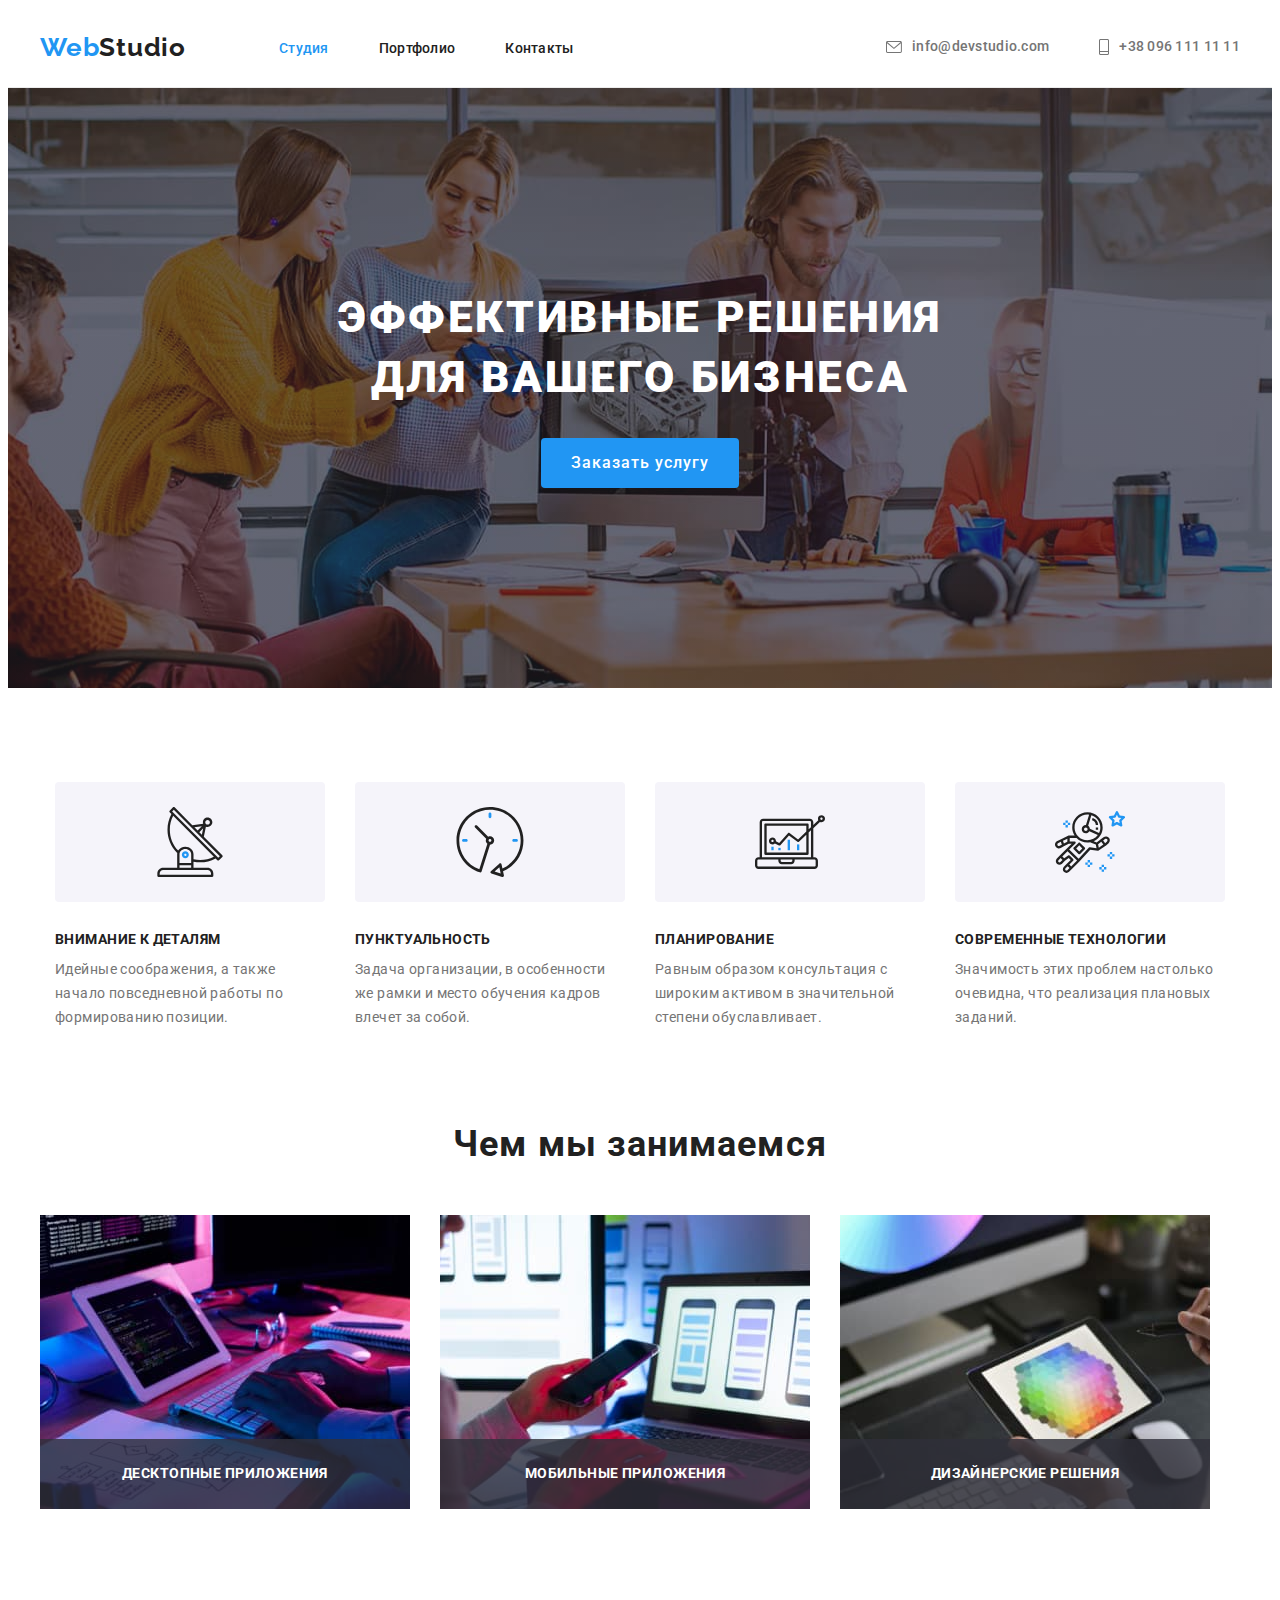
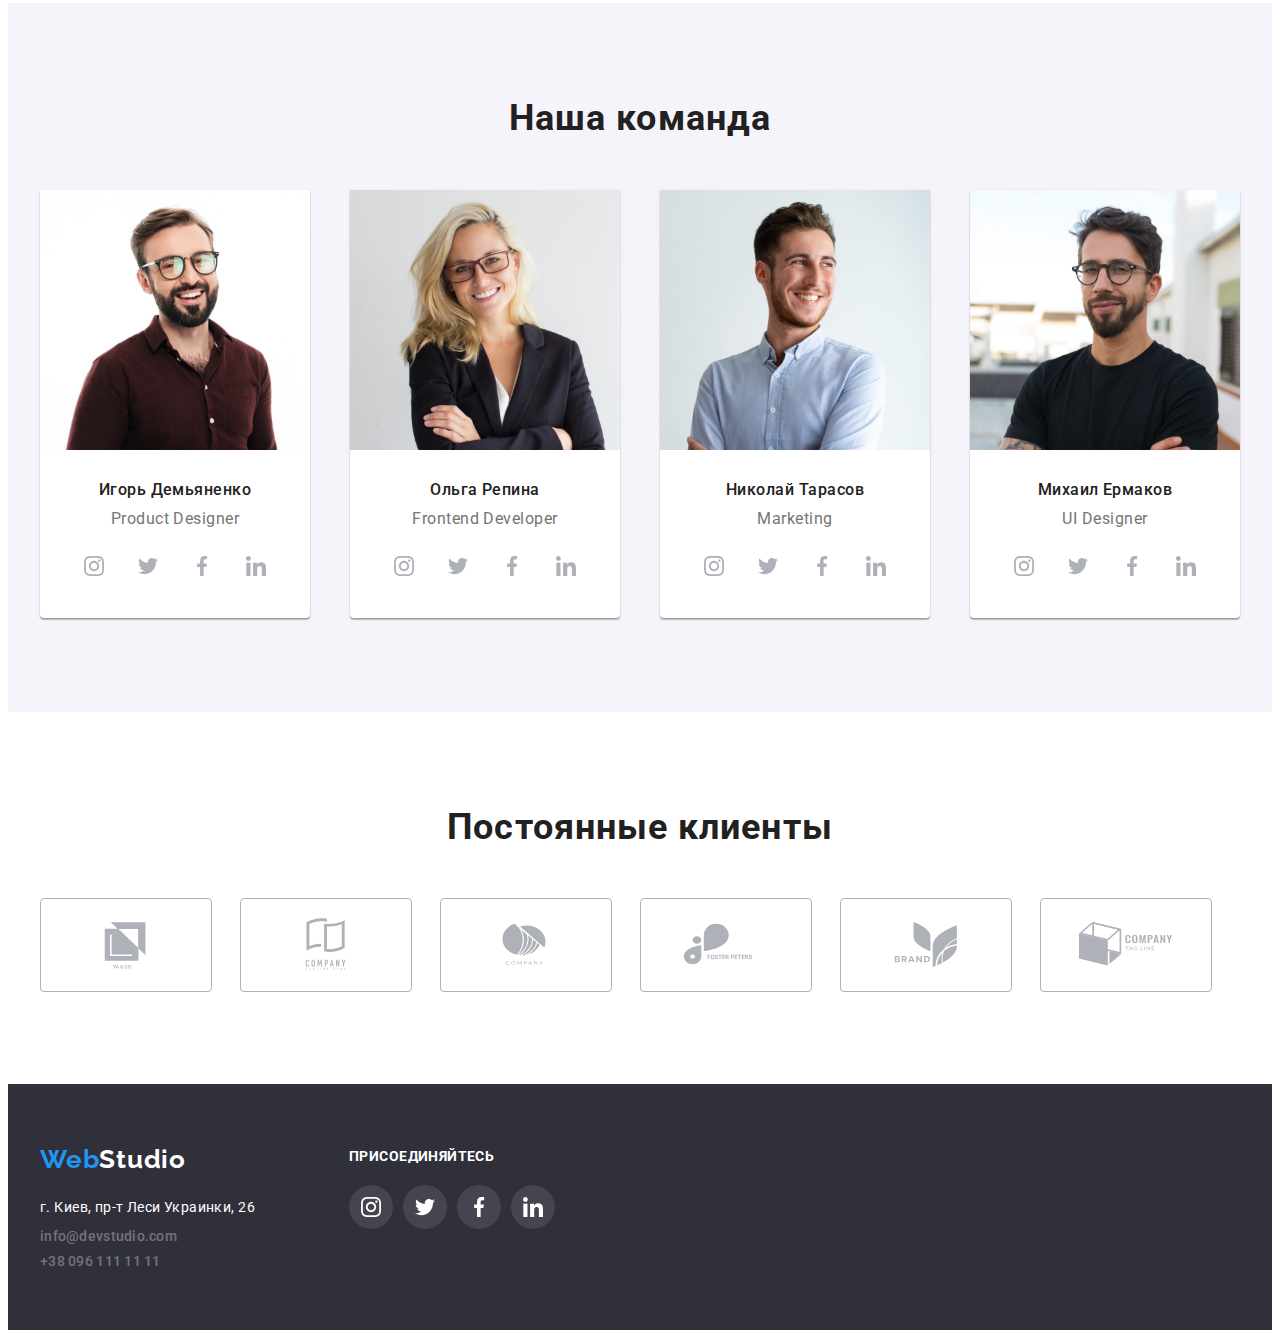
==== index.html @ e15a017f "dz5" ====
<!DOCTYPE html>
<html lang="ru">
  <head>
    <meta charset="UTF-8" />
    <meta http-equiv="X-UA-Compatible" content="IE=edge" />
    <meta name="viewport" content="width=device-width, initial-scale=1.0" />
    <title>Сеудія</title>
    <link rel="preconnect" href="https://fonts.googleapis.com" />
    <link rel="preconnect" href="https://fonts.gstatic.com" crossorigin />
    <link
      href="https://fonts.googleapis.com/css2?family=Raleway:wght@700&family=Roboto:wght@400;500;700;900&display=swap"
      rel="stylesheet"
    />

    <link
      rel="stylesheet"
      href="https://cdnjs.cloudflare.com/ajax/libs/modern-normalize/1.1.0/modern-normalize.min.css"
      integrity="sha512-wpPYUAdjBVSE4KJnH1VR1HeZfpl1ub8YT/NKx4PuQ5NmX2tKuGu6U/JRp5y+Y8XG2tV+wKQpNHVUX03MfMFn9Q=="
      crossorigin="anonymous"
      referrerpolicy="no-referrer"
    />
    <link rel="stylesheet" href="./css/styles.css" />
  </head>
  <body>
    <!--header  -->
    <header class="header">
      <div class="container">
        <nav class="header-nav">
          <a href="" class="logo-title link"
            >Web<span class="studio">Studio</span>
          </a>

          <ul class="header-list">
            <li class="header-item">
              <a href="" class="header-link current link">Студия</a>
            </li>
            <li class="header-item">
              <a href="./portfolio.html" class="header-link link">Портфолио</a>
            </li>
            <li class="header-item">
              <a href="" class="header-link link">Контакты</a>
            </li>
          </ul>
        </nav>
        <ul class="contacts">
          <li class="contacts-item">
            <a href="mailto:info@devstudio.com" class="mail link"
              ><svg class="icon-mail" width="16" height="12">
                <use href="./images/icons.svg#icon-mail"></use>
              </svg>
              info@devstudio.com</a
            >
          </li>
          <li class="contacts-item">
            <a href="tel:+380961111111" class="tel link"
              ><svg class="icon-tel" width="10" height="16">
                <use href="./images/icons.svg#icon-tel"></use>
              </svg>
              +38 096 111 11 11</a
            >
          </li>
        </ul>
      </div>
    </header>
    <main>
      <!-- hero -->
      <section class="hero">
       
        </div>
        <div class="container">
          <h1 class="hero-title">Эффективные решения для вашего бизнеса</h1>

          <button type="button" class="hero-button" data-modal-open>Заказать услугу</button>
        </div>
         <div class="backdrop is-hidden" data-modal>
          <div class="modal">
            <button data-modal-close>
              <svg class="icon-close" width="30" height="30">
                <use href="./images/icons.svg#icon-close"></use>
              </svg>
            </button>
          </div>
      </section>
      <!-- about -->
      <section class="about section">
        <div class="container">
          <h2 class="about-title visually-hidden">Организация работы</h2>

          <ul class="about-list">
            <li class="about-item">
              <div class="icon-box">
                <svg class="icon-signal" width="70" height="70">
                  <use href="./images/icons.svg#icon-signal"></use>
                </svg>
              </div>
              <h3 class="about-title">Внимание к деталям</h3>
              <p class="about-text">
                Идейные соображения, а также начало повседневной работы по
                формированию позиции.
              </p>
            </li>
            <li class="about-item">
              <div class="icon-box">
                <svg class="icon-watch" width="70" height="70">
                  <use href="./images/icons.svg#icon-watch"></use>
                </svg>
              </div>
              <h3 class="about-title">Пунктуальность</h3>
              <p class="about-text">
                Задача организации, в особенности же рамки и место обучения
                кадров влечет за собой.
              </p>
            </li>
            <li class="about-item">
              <div class="icon-box">
                <svg class="icon-tv" width="70" height="70">
                  <use href="./images/icons.svg#icon-tv"></use>
                </svg>
              </div>
              <h3 class="about-title">Планирование</h3>
              <p class="about-text">
                Равным образом консультация с широким активом в значительной
                степени обуславливает.
              </p>
            </li>
            <li class="about-item">
              <div class="icon-box">
                <svg class="icon-astronaut" width="70" height="70">
                  <use href="./images/icons.svg#icon-astronaut"></use>
                </svg>
              </div>
              <h3 class="about-title">Современные технологии</h3>
              <p class="about-text">
                Значимость этих проблем настолько очевидна, что реализация
                плановых заданий.
              </p>
            </li>
          </ul>
        </div>
      </section>
      <!-- pictures -->
      <section class="pictures section">
        <div class="container">
          <h2 class="pictures-tile">Чем мы занимаемся</h2>
          <ul class="images">
            <li class="pictures-img">
              <img
                src="./images/img1.jpg"
                alt="Написання кодів"
                width="370"
                height="294"
              />
              <div class="product">
                <h2 class="product-title">Десктопные приложения</h2>
              </div>
            </li>
            <li class="pictures-img">
              <img
                src="./images/img2.jpg"
                alt="Розробка мобільних додатків"
                width="370"
                height="294"
              />
              <div class="product">
                <h2 class="product-title">Мобильные приложения</h2>
              </div>
            </li>
            <li class="pictures-img">
              <img
                src="./images/img3.jpg"
                alt="Дизайн"
                width="370"
                height="294"
              />
              <div class="product">
                <h2 class="product-title">Дизайнерские решения</h2>
              </div>
            </li>
          </ul>
        </div>
      </section>
      <!-- our team -->
      <section class="team section">
        <div class="container">
          <h2 class="team-title">Наша команда</h2>
          <ul class="team-list">
            <li class="team-item">
              <img
                src="./images/img1_1.jpg"
                alt="Дизайнер продукту"
                width="270"
                height="260"
              />
              <div class="team-wrapper">
                <h3 class="title">Игорь Демьяненко</h3>
                <p class="team-text">Product Designer</p>
                <ul class="team-soc-list">
                  <li class="team-soc-item">
                    <a href="" class="team-soc-link link">
                      <svg class="team-soc-icon" width="20" height="20">
                        <use href="./images/icons.svg#icon-instagram"></use>
                      </svg>
                    </a>
                  </li>
                  <li class="team-soc-item">
                    <a href="" class="team-soc-link link">
                      <svg class="team-soc-icon" width="20" height="20">
                        <use href="./images/icons.svg#icon-twitter"></use>
                      </svg>
                    </a>
                  </li>
                  <li class="team-soc-item">
                    <a href="" class="team-soc-link link"
                      ><svg class="team-soc-icon" width="20" height="20">
                        <use href="./images/icons.svg#icon-facebook"></use></svg
                    ></a>
                  </li>
                  <li class="team-soc-item">
                    <a href="" class="team-soc-link link"
                      ><svg class="team-soc-icon" width="20" height="20">
                        <use href="./images/icons.svg#icon-linkedin"></use></svg
                    ></a>
                  </li>
                </ul>
              </div>
            </li>

            <li class="team-item">
              <img
                src="./images/img1_2.jpg"
                alt="Фронтенд розробник"
                width="270"
                height="260"
              />
              <div class="team-wrapper">
                <h3 class="title">Ольга Репина</h3>
                <p class="team-text">Frontend Developer</p>
                <ul class="team-soc-list list">
                  <li class="team-soc-item">
                    <a href="" class="team-soc-link link">
                      <svg class="team-soc-icon" width="20" height="20">
                        <use href="./images/icons.svg#icon-instagram"></use>
                      </svg>
                    </a>
                  </li>
                  <li class="team-soc-item">
                    <a href="" class="team-soc-link link">
                      <svg class="team-soc-icon" width="20" height="20">
                        <use href="./images/icons.svg#icon-twitter"></use>
                      </svg>
                    </a>
                  </li>
                  <li class="team-soc-item">
                    <a href="" class="team-soc-link link"
                      ><svg class="team-soc-icon" width="20" height="20">
                        <use href="./images/icons.svg#icon-facebook"></use></svg
                    ></a>
                  </li>
                  <li class="team-soc-item">
                    <a href="" class="team-soc-link link"
                      ><svg class="team-soc-icon" width="20" height="20">
                        <use href="./images/icons.svg#icon-linkedin"></use></svg
                    ></a>
                  </li>
                </ul>
              </div>
            </li>

            <li class="team-item">
              <img
                src="./images/img1_3.jpg"
                alt="Маркетинг"
                width="270"
                height="260"
              />
              <div class="team-wrapper">
                <h3 class="title">Николай Тарасов</h3>
                <p class="team-text">Marketing</p>
                <ul class="team-soc-list list">
                  <li class="team-soc-item">
                    <a href="" class="team-soc-link link">
                      <svg class="team-soc-icon" width="20" height="20">
                        <use href="./images/icons.svg#icon-instagram"></use>
                      </svg>
                    </a>
                  </li>
                  <li class="team-soc-item">
                    <a href="" class="team-soc-link link">
                      <svg class="team-soc-icon" width="20" height="20">
                        <use href="./images/icons.svg#icon-twitter"></use>
                      </svg>
                    </a>
                  </li>
                  <li class="team-soc-item">
                    <a href="" class="team-soc-link link"
                      ><svg class="team-soc-icon" width="20" height="20">
                        <use href="./images/icons.svg#icon-facebook"></use></svg
                    ></a>
                  </li>
                  <li class="team-soc-item">
                    <a href="" class="team-soc-link link"
                      ><svg class="team-soc-icon" width="20" height="20">
                        <use href="./images/icons.svg#icon-linkedin"></use></svg
                    ></a>
                  </li>
                </ul>
              </div>
            </li>

            <li class="team-item">
              <img
                src="./images/img1_4.jpg"
                alt="Дизайнер інтерфейсу користувача"
                width="270"
                height="260"
              />
              <div class="team-wrapper">
                <h3 class="title">Михаил Ермаков</h3>
                <p class="team-text">UI Designer</p>
                <ul class="team-soc-list list">
                  <li class="team-soc-item">
                    <a href="" class="team-soc-link link">
                      <svg class="team-soc-icon" width="20" height="20">
                        <use href="./images/icons.svg#icon-instagram"></use>
                      </svg>
                    </a>
                  </li>
                  <li class="team-soc-item">
                    <a href="" class="team-soc-link link">
                      <svg class="team-soc-icon" width="20" height="20">
                        <use href="./images/icons.svg#icon-twitter"></use>
                      </svg>
                    </a>
                  </li>
                  <li class="team-soc-item">
                    <a href="" class="team-soc-link link"
                      ><svg class="team-soc-icon" width="20" height="20">
                        <use href="./images/icons.svg#icon-facebook"></use></svg
                    ></a>
                  </li>
                  <li class="team-soc-item">
                    <a href="" class="team-soc-link link"
                      ><svg class="team-soc-icon" width="20" height="20">
                        <use href="./images/icons.svg#icon-linkedin"></use></svg
                    ></a>
                  </li>
                </ul>
              </div>
            </li>
          </ul>
        </div>
      </section>
      <!-- clients -->
      <section class="clients section">
        <div class="container">
          <h2 class="clients-title">Постоянные клиенты</h2>
          <ul class="clients-list">
            <li class="clients-item">
              <a href="" class="clients-link link"
                ><svg class="icon-ya-go icon" width="106" height="60">
                  <use href="./images/icons.svg#icon-ya-go"></use></svg
              ></a>
            </li>
            <li class="clients-item">
              <a href="" class="clients-link link"
                ><svg class="icon-company-tagline icon" width="106" height="60">
                  <use
                    href="./images/icons.svg#icon-company-tagline"
                  ></use></svg
              ></a>
            </li>
            <li class="clients-item">
              <a href="" class="clients-link link"
                ><svg class="icon-company icon" width="106" height="60">
                  <use href="./images/icons.svg#icon-company"></use></svg
              ></a>
            </li>
            <li class="clients-item">
              <a href="" class="clients-link link"
                ><svg class="icon-fosrer icon" width="106" height="60">
                  <use href="./images/icons.svg#icon-fosrer"></use></svg
              ></a>
            </li>
            <li class="clients-item">
              <a href="" class="clients-link link"
                ><svg class="icon-brand icon" width="106" height="60">
                  <use href="./images/icons.svg#icon-brand"></use></svg
              ></a>
            </li>
            <li class="clients-item">
              <a href="" class="clients-link link"
                ><svg class="icon-company-teg icon" width="106" height="60">
                  <use href="./images/icons.svg#icon-company-teg"></use></svg
              ></a>
            </li>
          </ul>
        </div>
      </section>
    </main>
    <!-- footer -->
    <footer class="footer">
      <div class="container footer-box">
        <div class="address">
          <a href="" class="logo-title link"
            >Web<span class="footer-studio">Studio</span></a
          >

          <address class="footer-address">
            <ul>
              <li class="footer-contacts">
                <a href="" class="address link">
                  г. Киев, пр-т Леси Украинки, 26
                </a>
              </li>
              <li class="footer-contacts">
                <a href="mailto:info@devstudio.com" class="mail link">
                  info@devstudio.com</a
                >
              </li>
              <li class="footer-contacts">
                <a href="tel:+380961111111" class="tel link"
                  >+38 096 111 11 11</a
                >
              </li>
            </ul>
          </address>
        </div>

        <div class="social">
          <h3 class="footer-soc-title">присоединяйтесь</h3>
          <ul class="footer-soc-list">
            <li class="footer-soc-item">
              <a href="" class="footer-soc-link link">
                <svg class="footer-soc-icon" width="20" height="20">
                  <use href="./images/icons.svg#icon-instagram"></use>
                </svg>
              </a>
            </li>
            <li class="footer-soc-item">
              <a href="" class="footer-soc-link link">
                <svg class="footer-soc-icon" width="20" height="20">
                  <use href="./images/icons.svg#icon-twitter"></use>
                </svg>
              </a>
            </li>
            <li class="footer-soc-item">
              <a href="" class="footer-soc-link link"
                ><svg class="footer-soc-icon" width="20" height="20">
                  <use href="./images/icons.svg#icon-facebook"></use></svg
              ></a>
            </li>
            <li class="footer-soc-item">
              <a href="" class="footer-soc-link link"
                ><svg class="footer-soc-icon" width="20" height="20">
                  <use href="./images/icons.svg#icon-linkedin"></use></svg
              ></a>
            </li>
          </ul>
        </div>
      </div>
    </footer>
    <script src="./js/modal.js"></script>
  </body>
</html>
---- css/styles.css ----
:root {
  --hero-color: #ffffff;
  --header-link-color: #212121;
  --contacts-color: #757575;
  --link-color: #2196f3;
  --button-color: #212121;
  --title-color: #212121;
  --text-color: #757575;
  --name-color: #212121;
  --adress-color: #ffffff;
  --portfolio-title: #212121;
  --portfolio-text: #757575;
  --logo-color: #2196f3;
  --icon-color: #afb1b8;
}
p,
h1,
h2,
h3,
h4,
h5,
h6 {
  margin: 0;
}
body {
  font-family: Roboto, Raleway, sans-serif;
}
img {
  display: block;
}
ul {
  margin: 0;
  padding-left: 0;
  list-style: none;
}
.link {
  text-decoration: none;
}
/* ----------------logo ---------------------*/
.logo-title {
  font-family: "Raleway", sans-serif;
  font-weight: 700;
  font-size: 26px;
  line-height: 1.19;
  letter-spacing: 0.03em;
  color: var(--logo-color);
  margin-right: 93px;
}
.studio {
  color: #212121;
}
.footer-studio {
  color: #ffffff;
}
/*-------------- heder---------------- */
.header {
  padding-top: 24px;
  padding-bottom: 24px;
  border-bottom: 1px solid #ececec;
}
.container {
  width: 1200px;
  margin: 0 auto;
  padding-left: 15px;
  padding-right: 15px;
  /* outline: 1px solid red; */
}
.header-nav {
  display: flex;
  align-items: center;
}

.header-list {
  display: flex;
}

.header-item:not(:last-child) {
  margin-right: 50px;
}
.header .container {
  display: flex;
}

/* .current {
background-color: #2196f3;
  
}
.current::after {
  content: "";
  position: absolute;
  bottom: 0;
  display: block;
  width: 100%;
  height: 4px;
  border-radius: 4px;
  background-color: var(--accent-color);
  filter: drop-shadow(0px 4px 4px rgba(0, 0, 0, 0.25));
} */

.contacts {
  display: flex;
  align-items: center;
  justify-content: center;
  margin-left: auto;
}
.contacts-item:not(:last-child) {
  margin-right: 50px;
}
.header-link {
  font-weight: 500;
  font-size: 14px;
  line-height: 1.14;
  letter-spacing: 0.02em;
  color: var(--header-link-color);
}
.header-link:hover,
.header-link:focus {
  color: var(--link-color);
}
.header-link.current {
  color: var(--link-color);
}
.mail {
  display: flex;
  align-items: center;
  font-weight: 500;
  font-size: 14px;
  line-height: 1.14;
  letter-spacing: 0.02em;
  color: var(--contacts-color);
}
.mail:focus,
.mail:hover {
  color: var(--link-color);
}
.icon-mail:hover,
.icon-mail:focus {
  color: var(--link-color);
}

.coll {
  margin-right: 50px;
}
.tel {
  display: flex;
  align-items: center;
  font-weight: 500;
  font-size: 14px;
  line-height: 1.14;
  letter-spacing: 0.02em;
  color: var(--contacts-color);
}
.tel:hover,
.tel:focus {
  color: var(--link-color);
}

.icon-mail {
  width: 16px;
  height: 12px;
  margin-right: 10px;
  fill: currentColor;
}
.icon-tel {
  width: 10px;
  height: 16px;
  margin-right: 10px;
  fill: currentColor;
}

/* -----------------hero------------------ */
.hero {
  background-color: #2f303a;
  background-image: linear-gradient(
      rgba(47, 48, 58, 0.4),
      rgba(47, 48, 58, 0.4)
    ),
    url(../images/hero-background.jpg);
  background-repeat: no-repeat;
  background-position: center;
  background-size: cover;
  max-width: 1600px;
  margin: 0 auto;
  padding-top: 200px;
  padding-bottom: 200px;
  text-align: center;
  min-width: 400px;
}
.hero-title {
  margin-bottom: 30px;
  margin-top: 0;
  max-width: 700px;
  margin-left: auto;
  margin-right: auto;
}
.hero-title {
  font-weight: 900;
  font-size: 44px;
  line-height: 1.36;
  text-align: center;
  letter-spacing: 0.06em;
  text-transform: uppercase;

  color: var(--hero-color);
}
.hero-button {
  padding-top: 10px;
  padding-right: 30px;
  padding-bottom: 10px;
  padding-left: 30px;
  margin-right: 0;
}
.hero-button {
  font-family: inherit;
  font-weight: 500;
  font-size: 16px;
  line-height: 1.88;
  color: #ffffff;
  background-color: #2196f3;
  border: none;
  border-radius: 4px;
  letter-spacing: 0.06em;
}
.hero-button:hover,
.hero-button:focus {
  color: #ffffff;
}
.hero-button:hover {
  background-color: #188ce8;
}
.hero-button:hover {
  cursor: pointer;
}

.backdrop {
  position: absolute;
  width: 1600px;
  height: 1024px;
  top: 0px;
  background: rgba(0, 0, 0, 0.2);
}
.backdrop.is-hidden {
  opacity: 0;
  pointer-events: none;
}
.modal {
  position: absolute;
  top: 50%;
  left: 50%;
  transform: translate(-50%, -50%);
  width: 528px;
  height: 581px;
  z-index: 1;
  background: #ffffff;
}

/*  -------------about --------------*/
.visually-hidden {
  position: absolute;
  white-space: nowrap;
  width: 1px;
  height: 1px;
  overflow: hidden;
  border: 0;
  padding: 0;
  clip: rect(0 0 0 0);
  clip-path: inset(50%);
  margin: -1px;
}
.icon-box {
  background-position: center;
  width: 270px;
  height: 120px;
  margin-bottom: 30px;
  background-color: #f5f4fa;
  border-radius: 4px;
  display: flex;
  justify-content: center;
  align-items: center;
}
.section {
  padding: 94px 0;
}
.about-list {
  display: flex;
  justify-content: center;
}
.about-item:not(:last-child) {
  margin-right: 30px;
}
.about-item {
  flex-basis: 270px;
}
.about-title {
  font-weight: 700;
  font-size: 14px;
  line-height: 1.14;
  letter-spacing: 0.03em;
  text-transform: uppercase;
  color: var(--title-color);
  margin-bottom: 10px;
}
.about-text {
  font-size: 14px;
  line-height: 1.71;
  letter-spacing: 0.03em;
  color: var(--text-color);
}
/* --------------pictures---------------- */

.product-title {
  font-size: 14px;
  line-height: 1.14;
  letter-spacing: 0.03em;
  text-transform: uppercase;
  margin: 0 auto;
  color: var(--hero-color);
  margin-top: 27px;
  margin-bottom: 27px;
}
.product {
  position: absolute;
  display: flex;
  bottom: 0;
  width: 370px;
  height: 70px;
  background: rgba(47, 48, 58, 0.8);
}

.pictures {
  padding-top: 0;
}
.pictures-tile {
  text-align: center;
  font-weight: 700;
  font-size: 36px;
  line-height: 42px;
  letter-spacing: 0.03em;
  color: var(--title-color);
  margin-bottom: 50px;
}
.pictures-img {
  position: relative;
  flex-basis: 370px;
  align-items: center;
}
.pictures-img:not(:last-child) {
  margin-right: 30px;
}
.images {
  display: flex;
  align-items: center;
}
/* ---------------team------------------ */
.team-title {
  font-weight: 700;
  font-size: 36px;
  line-height: 1.17;
  letter-spacing: 0.03em;
  color: var(--title-color);
}
.title {
  font-weight: 500;
  font-size: 16px;
  line-height: 1.19;
  letter-spacing: 0.03em;
  color: var(--name-color);
}
.title:not(:last-child) {
  margin-bottom: 10px;
}
.team-text {
  font-size: 16px;
  line-height: 1.19;
  letter-spacing: 0.03em;
  color: var(--text-color);
  margin-bottom: 16px;
}
.team-title {
  margin-bottom: 50px;
  text-align: center;
}
.team-list {
  display: flex;
  justify-content: space-between;
}
.team-item:not(:last-child) {
  margin-right: 30px;
}
.team-wrapper {
  padding: 30px 5px;
  text-align: center;
}

.team-item {
  box-shadow: 0px 1px 3px rgba(0, 0, 0, 0.12), 0px 1px 1px rgba(0, 0, 0, 0.14),
    0px 2px 1px rgba(0, 0, 0, 0.2);
  border-radius: 0px 0px 4px 4px;
  background-color: var(--hero-color);
}
.team {
  background-color: #f5f4fa;
}
.team-soc-list {
  display: flex;
  justify-content: center;
}
.team-soc-list :not(:last-child) {
  margin-right: 10px;
}
.team-soc-item {
  width: 44px;
  height: 44px;
}

.team-soc-link {
  display: flex;
  align-items: center;
  justify-content: center;
  width: 100%;
  height: 100%;
  border-radius: 50%;

  background-color: #ffffff;
}

.team-soc-link:focus,
.team-soc-link:hover {
  background-color: var(--link-color);
}
.team-soc-link:focus .team-soc-icon,
.team-soc-link:hover .team-soc-icon {
  fill: var(--adress-color);
}

.team-soc-icon {
  fill: #afb1b8;
}

/* -----------------client --------------*/
.clients-title {
  font-weight: 700;
  font-size: 36px;
  line-height: 1.17;
  text-align: center;
  letter-spacing: 0.03em;
  color: #212121;
  background-color: var(--hero-color);
  margin-bottom: 50px;
}
.clients-list {
  display: flex;
}
.clients-item:not(:last-child) {
  margin-right: 30px;
}
.clients-item {
  width: 170px;
  height: 92px;
}
.clients-link {
  display: flex;
  justify-content: center;
  align-items: center;
  width: 100%;
  height: 100%;
  border: 1px solid #afb1b8;
  border-radius: 4px;
}
.clients-link:hover,
.clients-link:focus {
  border: 1px solid #2196f3;
}
.icon {
  fill: #afb1b8;
}
.clients-link:hover .icon,
.clients-link:focus .icon {
  fill: var(--link-color);
}

/*  ---------------footer----------------*/

.footer {
  padding-top: 60px;
  padding-bottom: 60px;
  background-color: #2f303a;
}
.footer-box {
  display: flex;
  align-items: center;
}
.footer-contacts:not(:last-child) {
  margin-bottom: 9px;
}
.footer-studio {
  color: var(--adress-color);
}
.footer-address {
  margin-top: 20px;
  font-style: normal;
}
.address {
  font-size: 14px;
  line-height: 1.71;
  letter-spacing: 0.03em;
  color: var(--adress-color);
}

/* ---------------footer-soc----------------- */
.social {
  margin-left: 70px;
}
.footer-soc-title {
  font-size: 14px;
  line-height: 1.14;
  letter-spacing: 0.03em;
  text-transform: uppercase;
  margin-bottom: 20px;
  color: #ffffff;
}

.footer-soc-list {
  display: flex;
  justify-content: center;
  width: 206px;
  height: 80px;
}

.footer-soc-list :not(:last-child) {
  margin-right: 10px;
}
.footer-soc-item {
  width: 44px;
  height: 44px;
}

.footer-soc-link {
  display: flex;
  align-items: center;
  justify-content: center;
  width: 100%;
  height: 100%;
  border-radius: 50%;
  background-color: rgba(255, 255, 255, 0.1);
}

.footer-soc-link:focus,
.footer-soc-link:hover {
  background-color: var(--link-color);
}
.footer-soc-link:focus .footer-soc-icon,
.footer-soc-link:hover .footer-soc-icon {
  fill: var(--adress-color);
}

.footer-soc-icon {
  fill: #ffffff;
}

/* -----------------portfolio-------------- */

.portfolio-thumb {
  position: relative;
  overflow: hidden;
}
.action {
  position: absolute;
  top: 0;
  left: 0;
  overflow: auto;
  width: 100%;
  height: 100%;
  padding: 63px 24px;
  font-size: 18px;
  line-height: 1.56;
  letter-spacing: 0.03em;
  color: #ffffff;
  transform: translateY(100%);
}

.portfolio-link:hover .action,
.portfolio-link:focus .action {
  transform: translateY(0%);
  background: rgba(33, 150, 243, 0.9);
}
.portfolio-filtr {
  display: flex;
  justify-content: center;
  margin-bottom: 50px;
}
.portfolio-item:not(:last-child) {
  margin-right: 8px;
}

.portfolio-item:hover {
  box-shadow: 0px 3px 1px rgba(0, 0, 0, 0.1), 0px 1px 2px rgba(0, 0, 0, 0.08),
    0px 2px 2px rgba(0, 0, 0, 0.12);
}
.button {
  font-family: "Roboto";
  font-style: normal;
  font-weight: 500;
  font-size: 16px;
  line-height: 1.63;
  letter-spacing: 0.03em;
  color: var(--button-color);
  padding: 6px 22px;
  border: none;
  border-radius: 4px;
  cursor: pointer;
}
.button:focus,
.button:hover,
.button:active {
  background-color: var(--link-color);
  color: var(--adress-color);
}
.button.current {
  background-color: var(--link-color);
  color: var(--adress-color);
}
.portfolio-list {
  display: flex;
  flex-wrap: wrap;
  margin: -15px;
}
.flex-item {
  flex-basis: calc(100% / 3 - 30px);
  margin: 15px;
}
.flex-item:hover {
  box-shadow: 0px 1px 1px rgba(0, 0, 0, 0.12), 0px 4px 4px rgba(0, 0, 0, 0.06),
    1px 4px 6px rgba(0, 0, 0, 0.16);
}
.portfolio-list .portfolio-filtr {
  font-family: inherit;
  font-weight: 500;
  font-size: 16px;
  line-height: 1.88;
  color: var(--button-color);
  background-color: #f5f4fa;
}
.portfolio-title {
  font-weight: 700;
  font-size: 18px;
  line-height: 2;
  color: var(--portfolio-title);
  margin-bottom: 4px;
}
.portfolio-title.visually {
  visibility: hidden;
}
.portfolio-text {
  font-size: 16px;
  line-height: 1.88;
  letter-spacing: 0.03em;
  color: var(--portfolio-text);
}
.portfolio-border {
  border: 1px solid #eeeeee;
  padding: 20px 24px;
  border-top: none;
}
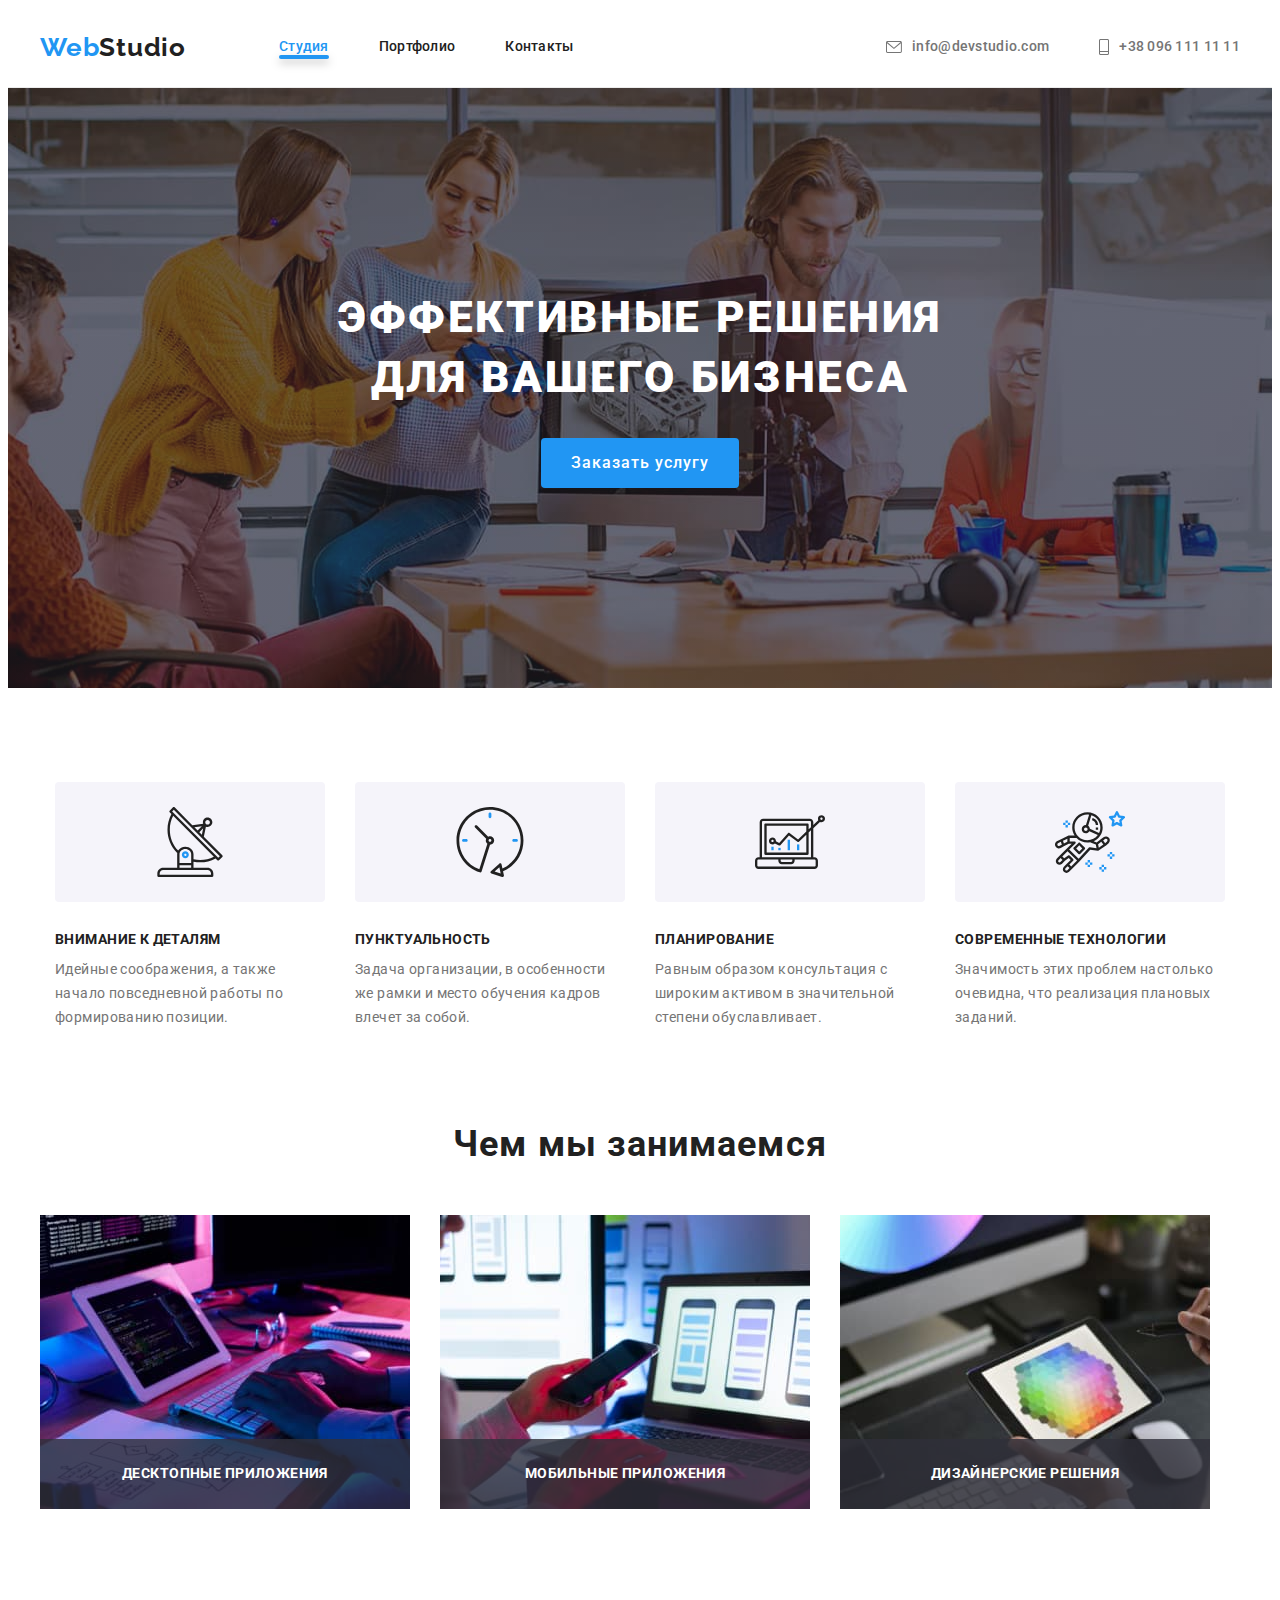
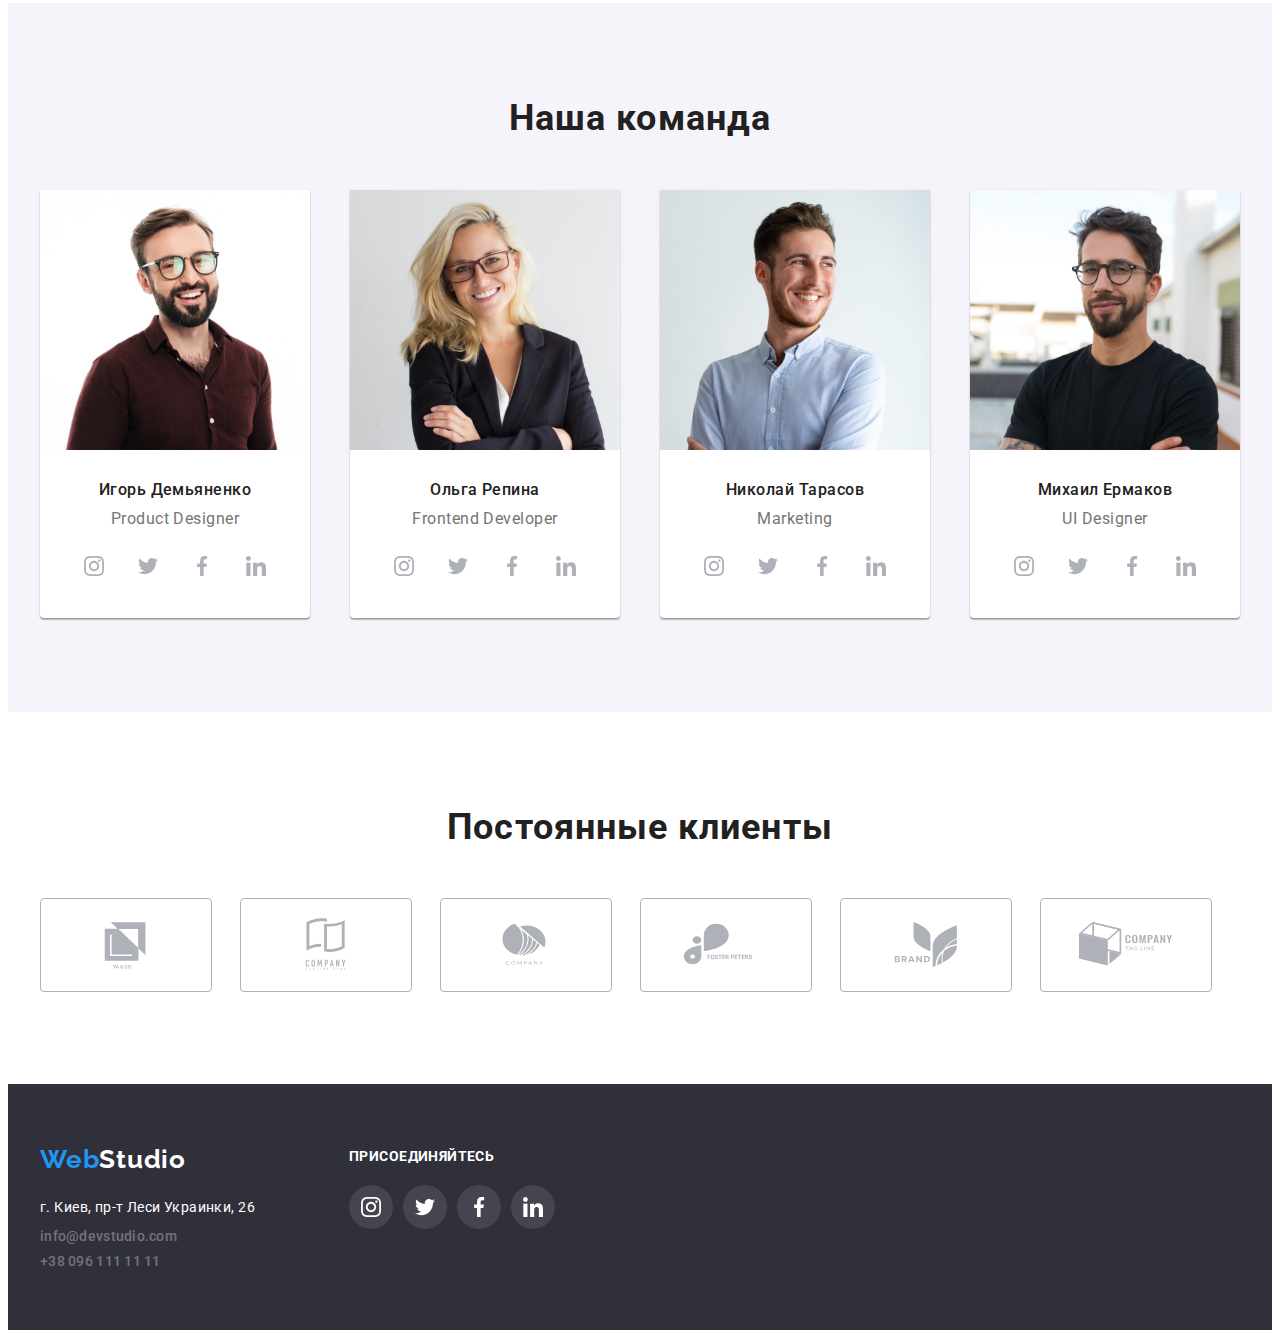
==== commit 3b776a4c: "5dz" ====
--- a/index.html
+++ b/index.html
@@ -35,10 +35,10 @@
               <a href="" class="header-link current link">Студия</a>
             </li>
             <li class="header-item">
-              <a href="./portfolio.html" class="header-link link">Портфолио</a>
+              <a href="./portfolio.html" class="header-link  link">Портфолио</a>
             </li>
             <li class="header-item">
-              <a href="" class="header-link link">Контакты</a>
+              <a href="" class="header-link  link">Контакты</a>
             </li>
           </ul>
         </nav>
@@ -74,8 +74,8 @@
         </div>
          <div class="backdrop is-hidden" data-modal>
           <div class="modal">
-            <button data-modal-close>
-              <svg class="icon-close" width="30" height="30">
+            <button class="modal-close">
+              <svg data-modal-close class="icon-close" width="11" height="11">
                 <use href="./images/icons.svg#icon-close"></use>
               </svg>
             </button>
--- a/css/styles.css
+++ b/css/styles.css
@@ -81,22 +81,6 @@
   display: flex;
 }
 
-/* .current {
-background-color: #2196f3;
-  
-}
-.current::after {
-  content: "";
-  position: absolute;
-  bottom: 0;
-  display: block;
-  width: 100%;
-  height: 4px;
-  border-radius: 4px;
-  background-color: var(--accent-color);
-  filter: drop-shadow(0px 4px 4px rgba(0, 0, 0, 0.25));
-} */
-
 .contacts {
   display: flex;
   align-items: center;
@@ -166,6 +150,16 @@
   height: 16px;
   margin-right: 10px;
   fill: currentColor;
+}
+
+.current::after {
+  content: "";
+  height: 4px;
+  border-radius: 2px;
+  display: block;
+  background-color: var(--link-color);
+  width: 100%;
+  filter: drop-shadow(0px 4px 4px rgba(0, 0, 0, 0.25));
 }
 
 /* -----------------hero------------------ */
@@ -242,6 +236,7 @@
 .backdrop.is-hidden {
   opacity: 0;
   pointer-events: none;
+  transition: 250ms;
 }
 .modal {
   position: absolute;
@@ -252,7 +247,39 @@
   height: 581px;
   z-index: 1;
   background: #ffffff;
-}
+  border-radius: 4px;
+  box-shadow: 0px 1px 3px rgba(0, 0, 0, 0.12), 0px 1px 1px rgba(0, 0, 0, 0.14),
+    0px 2px 1px rgba(0, 0, 0, 0.2);
+}
+.modal-close {
+  position: absolute;
+
+  border-radius: 50px;
+
+  display: flex;
+  justify-content: center;
+  align-items: center;
+  right: 8px;
+  top: 8px;
+  width: 30px;
+  height: 30px;
+  border: 1px solid rgba(0, 0, 0, 0.1);
+  background-color: #ffffff;
+  margin-top: 8px;
+  margin-right: 8px;
+}
+.icon-close {
+  color: #000000;
+}
+
+/* 
+.icon-close {
+  position: absolute;
+  right: 0;
+  top: 0;
+  margin-top: 8px;
+  margin-right: 8px;
+} */
 
 /*  -------------about --------------*/
 .visually-hidden {
@@ -577,6 +604,7 @@
   letter-spacing: 0.03em;
   color: #ffffff;
   transform: translateY(100%);
+  transition: 250ms;
 }
 
 .portfolio-link:hover .action,
@@ -609,6 +637,7 @@
   border: none;
   border-radius: 4px;
   cursor: pointer;
+  transition: 250ms;
 }
 .button:focus,
 .button:hover,
@@ -662,3 +691,9 @@
   padding: 20px 24px;
   border-top: none;
 }
+.portfolio-current {
+  border-radius: 4px;
+  background-color: var(--link-color);
+  width: 100%;
+  filter: drop-shadow(0px 4px 4px rgba(0, 0, 0, 0.25));
+}
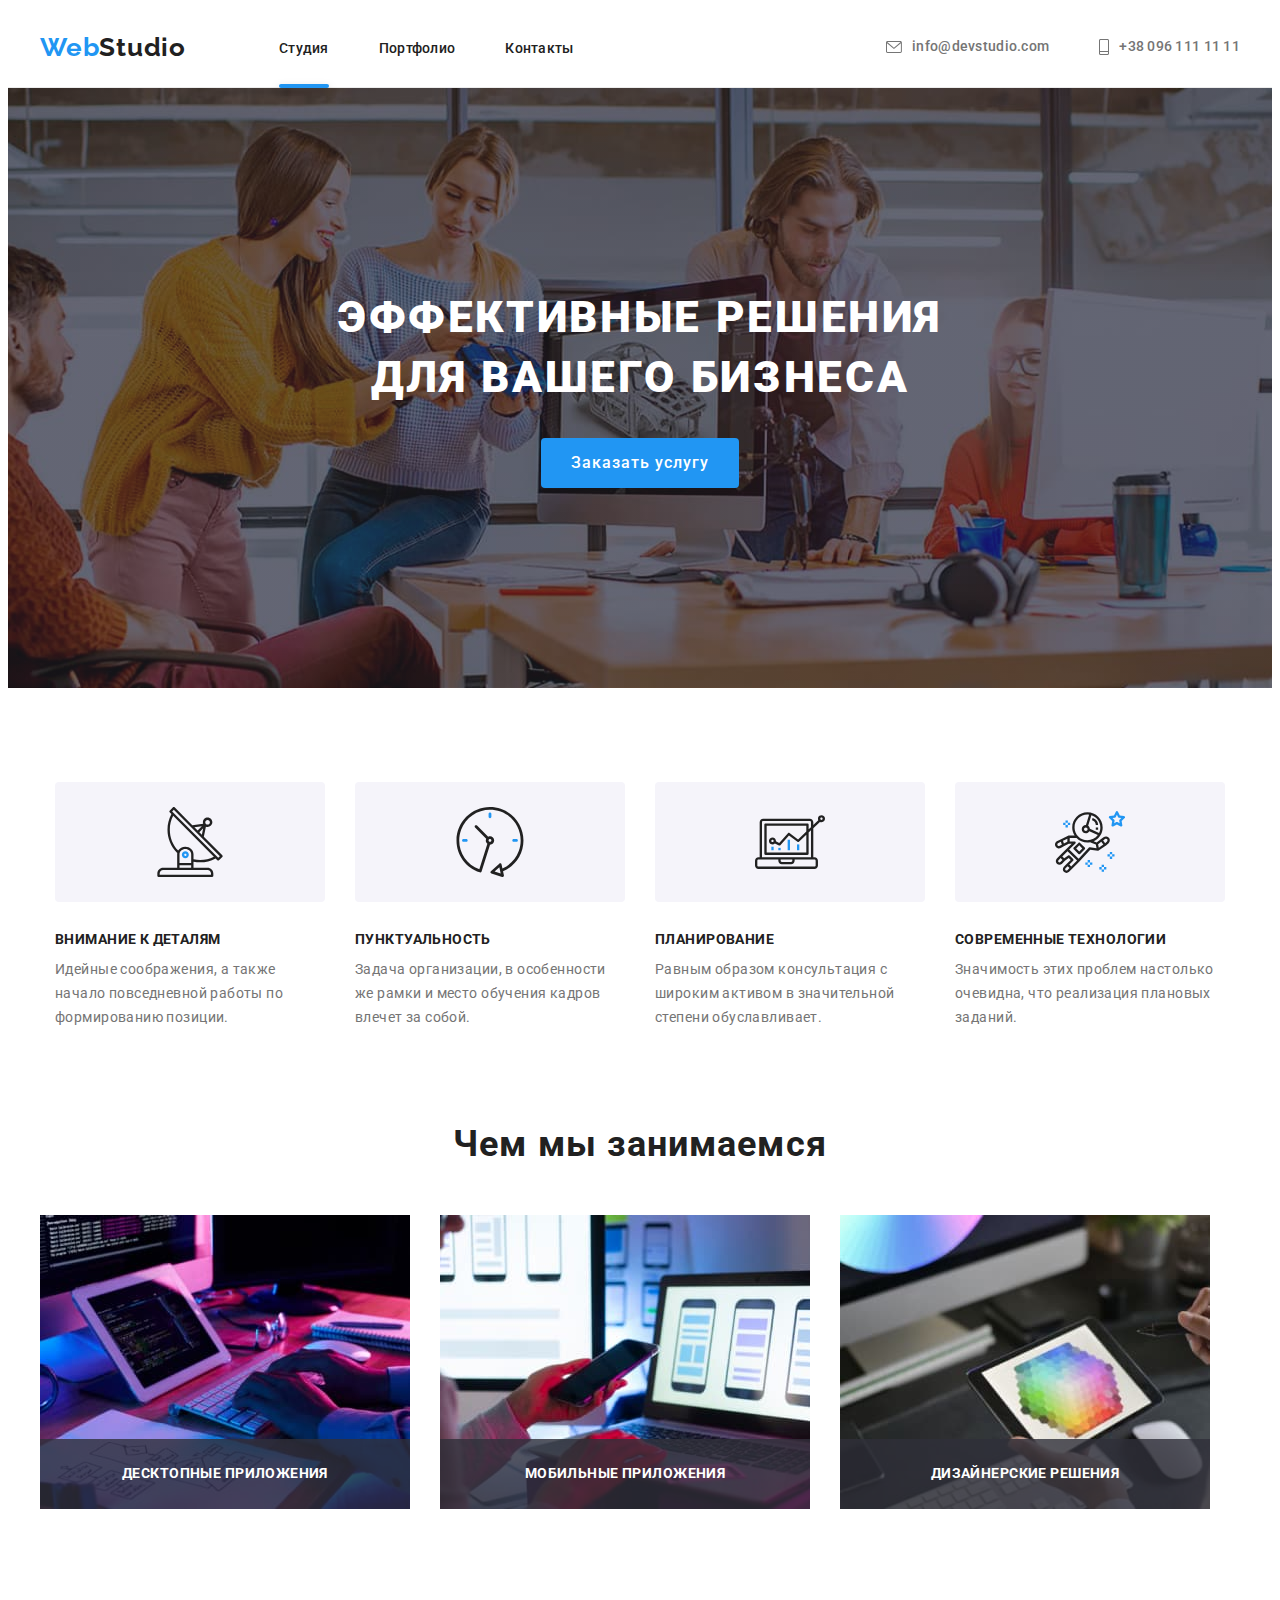
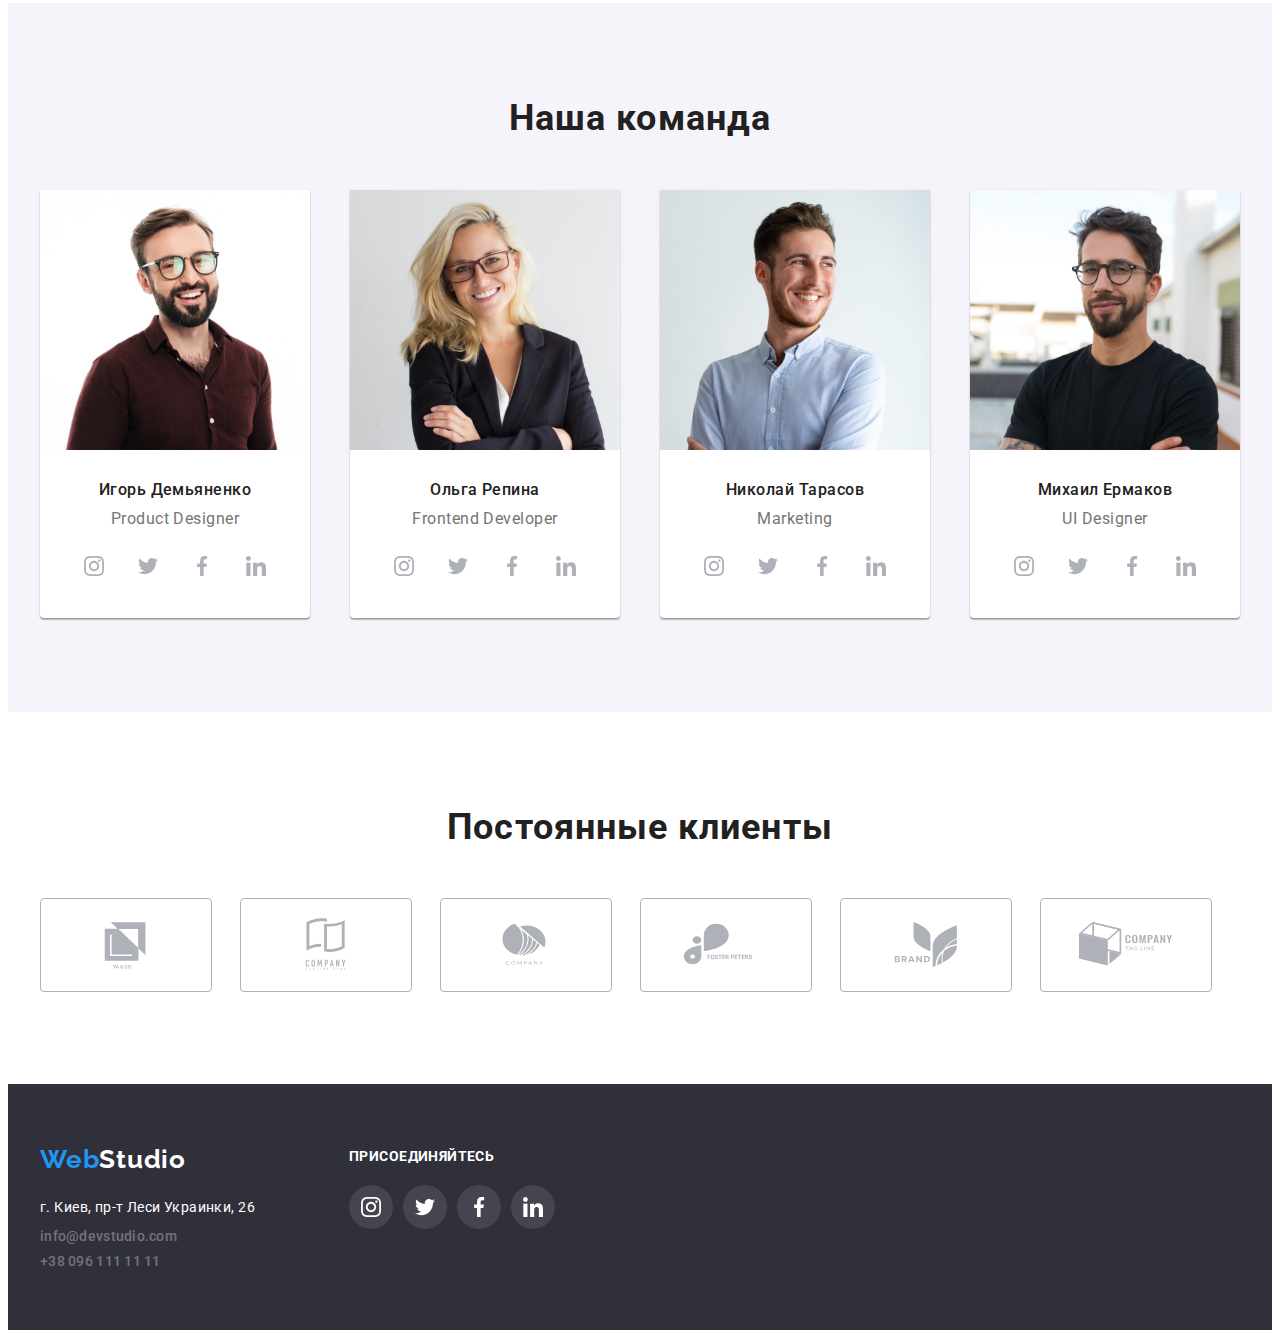
==== commit 1a820c65: "dz5-done" ====
--- a/index.html
+++ b/index.html
@@ -35,10 +35,10 @@
               <a href="" class="header-link current link">Студия</a>
             </li>
             <li class="header-item">
-              <a href="./portfolio.html" class="header-link  link">Портфолио</a>
+              <a href="./portfolio.html" class="header-link link">Портфолио</a>
             </li>
             <li class="header-item">
-              <a href="" class="header-link  link">Контакты</a>
+              <a href="" class="header-link link">Контакты</a>
             </li>
           </ul>
         </nav>
@@ -65,21 +65,22 @@
     <main>
       <!-- hero -->
       <section class="hero">
-       
-        </div>
         <div class="container">
           <h1 class="hero-title">Эффективные решения для вашего бизнеса</h1>
 
-          <button type="button" class="hero-button" data-modal-open>Заказать услугу</button>
-        </div>
-         <div class="backdrop is-hidden" data-modal>
+          <button type="button" class="hero-button" data-modal-open>
+            Заказать услугу
+          </button>
+        </div>
+        <div class="backdrop is-hidden" data-modal>
           <div class="modal">
-            <button class="modal-close">
-              <svg data-modal-close class="icon-close" width="11" height="11">
+            <button type="button" class="modal-close">
+              <svg data-modal-close class="icon-close" width="18" height="18">
                 <use href="./images/icons.svg#icon-close"></use>
               </svg>
             </button>
           </div>
+        </div>
       </section>
       <!-- about -->
       <section class="about section">
--- a/css/styles.css
+++ b/css/styles.css
@@ -68,6 +68,8 @@
 .header-nav {
   display: flex;
   align-items: center;
+  /* padding-top: 32px;
+  padding-bottom: 32px; */
 }
 
 .header-list {
@@ -91,47 +93,76 @@
   margin-right: 50px;
 }
 .header-link {
+  font-weight: 500;
+  font-size: 14px;
+  padding-top: 32px;
+  padding-bottom: 32px;
+  line-height: 1.14;
+  letter-spacing: 0.02em;
+  color: var(--header-link-color);
+}
+
+.header-list .header-link:hover,
+.header-list .header-link:focus {
+  color: var(--link-color);
+}
+
+.header-list.header-link.current {
+  color: var(--link-color);
+}
+
+.header-link {
+  position: relative;
+  transition-duration: 250ms;
+  transition-timing-function: cubic-bezier(0.4, 0, 0.2, 1);
+}
+
+.current::after {
+  content: "";
+  position: absolute;
+  display: block;
+  bottom: 0;
+  width: 100%;
+  height: 4px;
+  border-radius: 2px;
+  background-color: #2196f3;
+  filter: drop-shadow(0px 4px 4px rgba(0, 0, 0, 0.25));
+  transition-duration: 250ms;
+  transition-timing-function: cubic-bezier(0.4, 0, 0.2, 1);
+}
+
+.mail {
+  display: flex;
+  align-items: center;
   font-weight: 500;
   font-size: 14px;
   line-height: 1.14;
   letter-spacing: 0.02em;
-  color: var(--header-link-color);
-}
-.header-link:hover,
-.header-link:focus {
+  transition-duration: 250ms;
+  transition-timing-function: cubic-bezier(0.4, 0, 0.2, 1);
+  color: var(--contacts-color);
+}
+.mail:focus,
+.mail:hover {
   color: var(--link-color);
 }
-.header-link.current {
+.icon-mail:hover,
+.icon-mail:focus {
   color: var(--link-color);
 }
-.mail {
+
+.coll {
+  margin-right: 50px;
+}
+.tel {
   display: flex;
   align-items: center;
   font-weight: 500;
   font-size: 14px;
   line-height: 1.14;
   letter-spacing: 0.02em;
-  color: var(--contacts-color);
-}
-.mail:focus,
-.mail:hover {
-  color: var(--link-color);
-}
-.icon-mail:hover,
-.icon-mail:focus {
-  color: var(--link-color);
-}
-
-.coll {
-  margin-right: 50px;
-}
-.tel {
-  display: flex;
-  align-items: center;
-  font-weight: 500;
-  font-size: 14px;
-  line-height: 1.14;
-  letter-spacing: 0.02em;
+  transition-duration: 250ms;
+  transition-timing-function: cubic-bezier(0.4, 0, 0.2, 1);
   color: var(--contacts-color);
 }
 .tel:hover,
@@ -150,16 +181,6 @@
   height: 16px;
   margin-right: 10px;
   fill: currentColor;
-}
-
-.current::after {
-  content: "";
-  height: 4px;
-  border-radius: 2px;
-  display: block;
-  background-color: var(--link-color);
-  width: 100%;
-  filter: drop-shadow(0px 4px 4px rgba(0, 0, 0, 0.25));
 }
 
 /* -----------------hero------------------ */
@@ -214,6 +235,8 @@
   border: none;
   border-radius: 4px;
   letter-spacing: 0.06em;
+  transition-duration: 250ms;
+  transition-timing-function: cubic-bezier(0.4, 0, 0.2, 1);
 }
 .hero-button:hover,
 .hero-button:focus {
@@ -227,16 +250,19 @@
 }
 
 .backdrop {
-  position: absolute;
+  position: fixed;
   width: 1600px;
   height: 1024px;
   top: 0px;
+  z-index: 1;
   background: rgba(0, 0, 0, 0.2);
 }
 .backdrop.is-hidden {
   opacity: 0;
   pointer-events: none;
-  transition: 250ms;
+  visibility: hidden;
+  transition-duration: 250ms;
+  transition-timing-function: cubic-bezier(0.4, 0, 0.2, 1);
 }
 .modal {
   position: absolute;
@@ -245,7 +271,6 @@
   transform: translate(-50%, -50%);
   width: 528px;
   height: 581px;
-  z-index: 1;
   background: #ffffff;
   border-radius: 4px;
   box-shadow: 0px 1px 3px rgba(0, 0, 0, 0.12), 0px 1px 1px rgba(0, 0, 0, 0.14),
@@ -253,9 +278,7 @@
 }
 .modal-close {
   position: absolute;
-
   border-radius: 50px;
-
   display: flex;
   justify-content: center;
   align-items: center;
@@ -267,20 +290,11 @@
   background-color: #ffffff;
   margin-top: 8px;
   margin-right: 8px;
+  cursor: pointer;
 }
 .icon-close {
   color: #000000;
 }
-
-/* 
-.icon-close {
-  position: absolute;
-  right: 0;
-  top: 0;
-  margin-top: 8px;
-  margin-right: 8px;
-} */
-
 /*  -------------about --------------*/
 .visually-hidden {
   position: absolute;
@@ -447,6 +461,8 @@
   width: 100%;
   height: 100%;
   border-radius: 50%;
+  transition-duration: 250ms;
+  transition-timing-function: cubic-bezier(0.4, 0, 0.2, 1);
 
   background-color: #ffffff;
 }
@@ -493,6 +509,8 @@
   height: 100%;
   border: 1px solid #afb1b8;
   border-radius: 4px;
+  transition-duration: 250ms;
+  transition-timing-function: cubic-bezier(0.4, 0, 0.2, 1);
 }
 .clients-link:hover,
 .clients-link:focus {
@@ -570,6 +588,8 @@
   height: 100%;
   border-radius: 50%;
   background-color: rgba(255, 255, 255, 0.1);
+  transition-duration: 250ms;
+  transition-timing-function: cubic-bezier(0.4, 0, 0.2, 1);
 }
 
 .footer-soc-link:focus,
@@ -604,7 +624,8 @@
   letter-spacing: 0.03em;
   color: #ffffff;
   transform: translateY(100%);
-  transition: 250ms;
+  transition-duration: 250ms;
+  transition-timing-function: cubic-bezier(0.4, 0, 0.2, 1);
 }
 
 .portfolio-link:hover .action,
@@ -637,7 +658,8 @@
   border: none;
   border-radius: 4px;
   cursor: pointer;
-  transition: 250ms;
+  transition-duration: 250ms;
+  transition-timing-function: cubic-bezier(0.4, 0, 0.2, 1);
 }
 .button:focus,
 .button:hover,
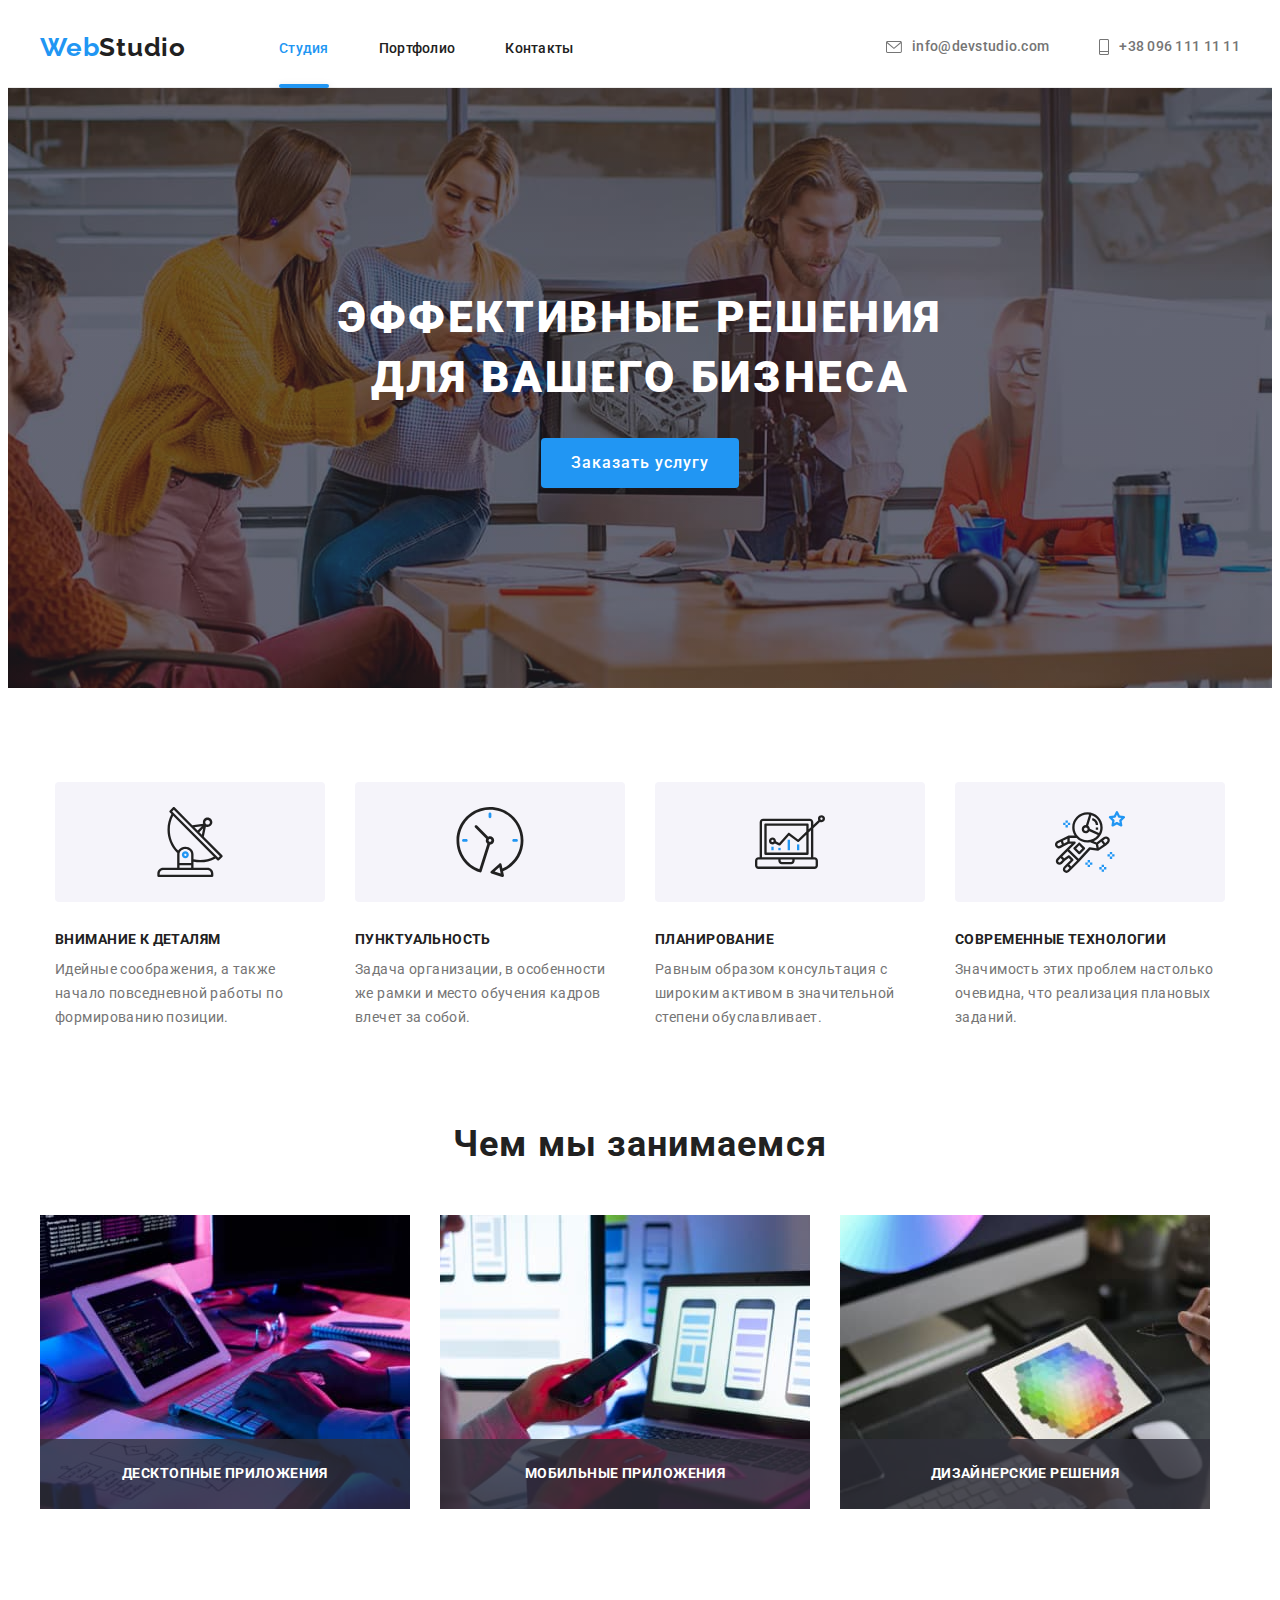
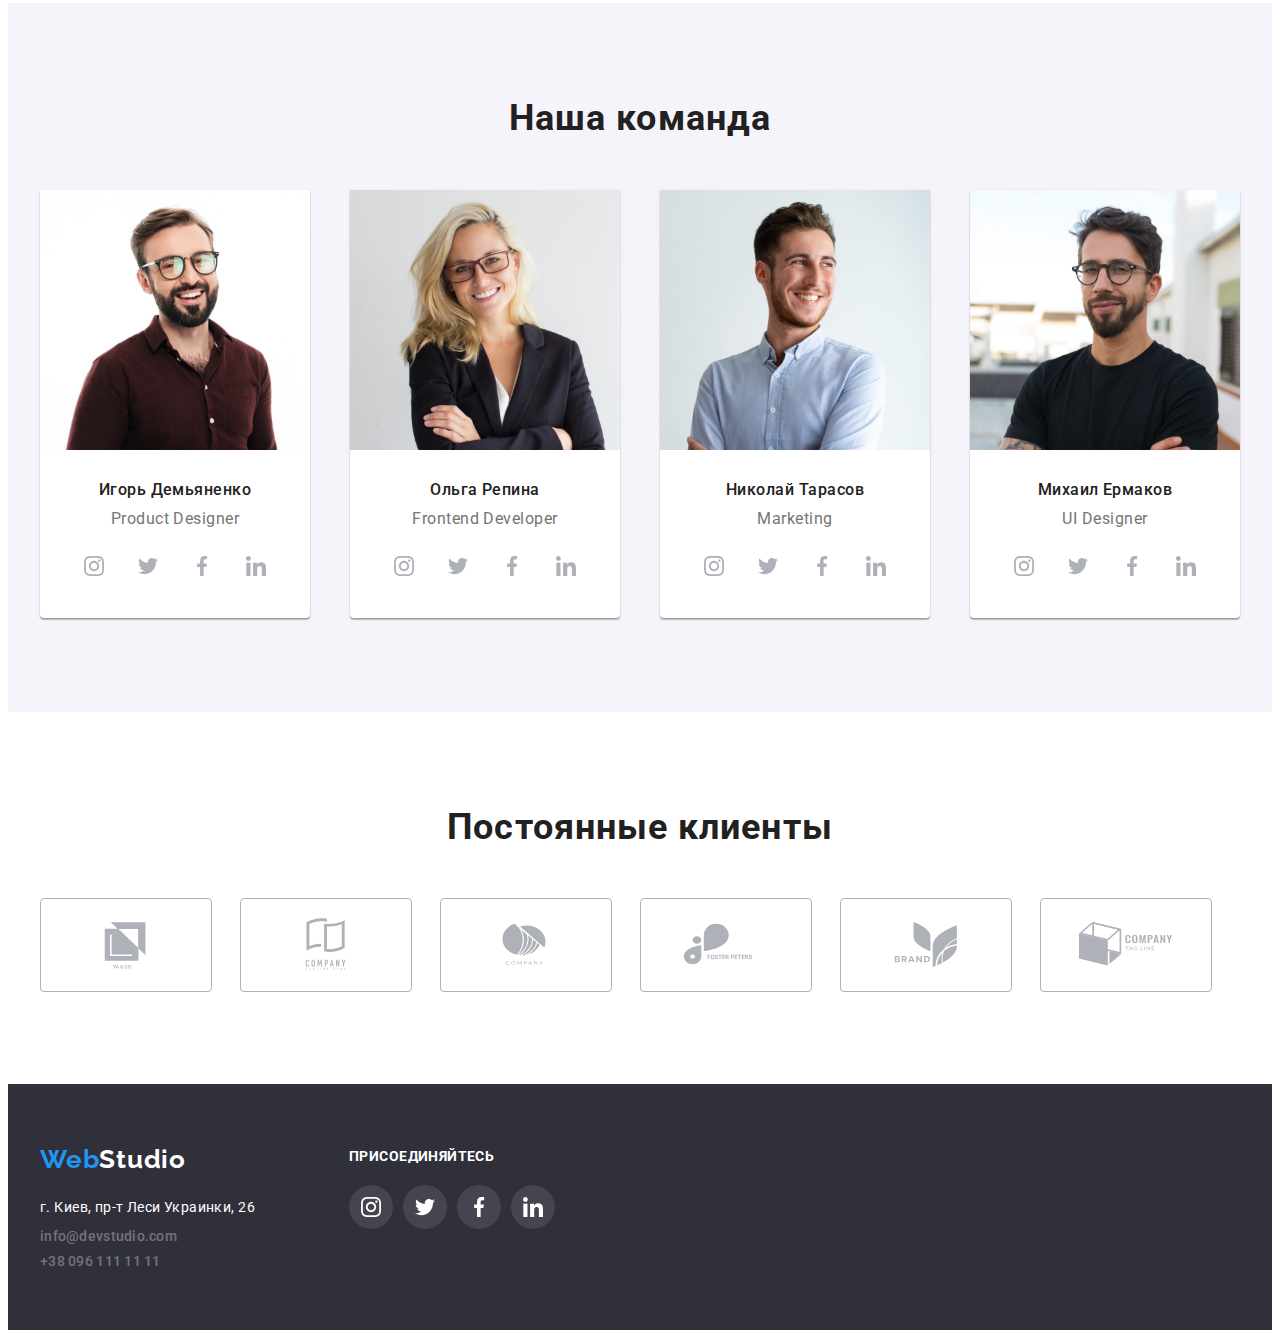
==== commit f0ea104c: "transition-property" ====
--- a/index.html
+++ b/index.html
@@ -75,7 +75,7 @@
         <div class="backdrop is-hidden" data-modal>
           <div class="modal">
             <button type="button" class="modal-close">
-              <svg data-modal-close class="icon-close" width="18" height="18">
+              <svg data-modal-close class="icon-close" width="11" height="11">
                 <use href="./images/icons.svg#icon-close"></use>
               </svg>
             </button>
--- a/css/styles.css
+++ b/css/styles.css
@@ -36,6 +36,15 @@
 .link {
   text-decoration: none;
 }
+/* .link:hover {
+  display: block;
+  transition-property: box-shadow;
+  transition-duration: 250ms;
+  transition-timing-function: cubic-bezier(0.4, 0, 0.2, 1);
+  box-shadow: 0px 1px 1px rgba(0, 0, 0, 0.12), 0px 4px 4px rgba(0, 0, 0, 0.06),
+    1px 4px 6px rgba(0, 0, 0, 0.16);
+} */
+
 /* ----------------logo ---------------------*/
 .logo-title {
   font-family: "Raleway", sans-serif;
@@ -71,18 +80,15 @@
   /* padding-top: 32px;
   padding-bottom: 32px; */
 }
-
 .header-list {
   display: flex;
 }
-
 .header-item:not(:last-child) {
   margin-right: 50px;
 }
 .header .container {
   display: flex;
 }
-
 .contacts {
   display: flex;
   align-items: center;
@@ -100,23 +106,18 @@
   line-height: 1.14;
   letter-spacing: 0.02em;
   color: var(--header-link-color);
-}
-
+  position: relative;
+  transition-property: color;
+  transition-duration: 250ms;
+  transition-timing-function: cubic-bezier(0.4, 0, 0.2, 1);
+}
 .header-list .header-link:hover,
 .header-list .header-link:focus {
   color: var(--link-color);
 }
-
-.header-list.header-link.current {
+.header-list .header-link.current {
   color: var(--link-color);
 }
-
-.header-link {
-  position: relative;
-  transition-duration: 250ms;
-  transition-timing-function: cubic-bezier(0.4, 0, 0.2, 1);
-}
-
 .current::after {
   content: "";
   position: absolute;
@@ -130,7 +131,6 @@
   transition-duration: 250ms;
   transition-timing-function: cubic-bezier(0.4, 0, 0.2, 1);
 }
-
 .mail {
   display: flex;
   align-items: center;
@@ -138,6 +138,7 @@
   font-size: 14px;
   line-height: 1.14;
   letter-spacing: 0.02em;
+  transition-property: color;
   transition-duration: 250ms;
   transition-timing-function: cubic-bezier(0.4, 0, 0.2, 1);
   color: var(--contacts-color);
@@ -150,7 +151,6 @@
 .icon-mail:focus {
   color: var(--link-color);
 }
-
 .coll {
   margin-right: 50px;
 }
@@ -161,6 +161,7 @@
   font-size: 14px;
   line-height: 1.14;
   letter-spacing: 0.02em;
+  transition-property: color;
   transition-duration: 250ms;
   transition-timing-function: cubic-bezier(0.4, 0, 0.2, 1);
   color: var(--contacts-color);
@@ -169,7 +170,6 @@
 .tel:focus {
   color: var(--link-color);
 }
-
 .icon-mail {
   width: 16px;
   height: 12px;
@@ -182,7 +182,6 @@
   margin-right: 10px;
   fill: currentColor;
 }
-
 /* -----------------hero------------------ */
 .hero {
   background-color: #2f303a;
@@ -235,6 +234,7 @@
   border: none;
   border-radius: 4px;
   letter-spacing: 0.06em;
+  transition-property: background-color;
   transition-duration: 250ms;
   transition-timing-function: cubic-bezier(0.4, 0, 0.2, 1);
 }
@@ -251,16 +251,18 @@
 
 .backdrop {
   position: fixed;
-  width: 1600px;
-  height: 1024px;
-  top: 0px;
+  width: 100%;
+  height: 100%;
+  top: 0;
+  left: 0;
   z-index: 1;
-  background: rgba(0, 0, 0, 0.2);
+  background-color: rgba(0, 0, 0, 0.2);
 }
 .backdrop.is-hidden {
   opacity: 0;
   pointer-events: none;
   visibility: hidden;
+  transition-property: background-color;
   transition-duration: 250ms;
   transition-timing-function: cubic-bezier(0.4, 0, 0.2, 1);
 }
@@ -271,7 +273,7 @@
   transform: translate(-50%, -50%);
   width: 528px;
   height: 581px;
-  background: #ffffff;
+  background-color: #ffffff;
   border-radius: 4px;
   box-shadow: 0px 1px 3px rgba(0, 0, 0, 0.12), 0px 1px 1px rgba(0, 0, 0, 0.14),
     0px 2px 1px rgba(0, 0, 0, 0.2);
@@ -282,14 +284,13 @@
   display: flex;
   justify-content: center;
   align-items: center;
+  padding: 0;
   right: 8px;
   top: 8px;
   width: 30px;
   height: 30px;
   border: 1px solid rgba(0, 0, 0, 0.1);
   background-color: #ffffff;
-  margin-top: 8px;
-  margin-right: 8px;
   cursor: pointer;
 }
 .icon-close {
@@ -354,20 +355,18 @@
   line-height: 1.14;
   letter-spacing: 0.03em;
   text-transform: uppercase;
-  margin: 0 auto;
   color: var(--hero-color);
-  margin-top: 27px;
-  margin-bottom: 27px;
 }
 .product {
   position: absolute;
   display: flex;
+  justify-content: center;
+  align-items: center;
   bottom: 0;
   width: 370px;
   height: 70px;
   background: rgba(47, 48, 58, 0.8);
 }
-
 .pictures {
   padding-top: 0;
 }
@@ -432,7 +431,6 @@
   padding: 30px 5px;
   text-align: center;
 }
-
 .team-item {
   box-shadow: 0px 1px 3px rgba(0, 0, 0, 0.12), 0px 1px 1px rgba(0, 0, 0, 0.14),
     0px 2px 1px rgba(0, 0, 0, 0.2);
@@ -453,7 +451,6 @@
   width: 44px;
   height: 44px;
 }
-
 .team-soc-link {
   display: flex;
   align-items: center;
@@ -461,9 +458,9 @@
   width: 100%;
   height: 100%;
   border-radius: 50%;
-  transition-duration: 250ms;
-  transition-timing-function: cubic-bezier(0.4, 0, 0.2, 1);
-
+  transition-property: background-color;
+  transition-duration: 250ms;
+  transition-timing-function: cubic-bezier(0.4, 0, 0.2, 1);
   background-color: #ffffff;
 }
 
@@ -509,6 +506,7 @@
   height: 100%;
   border: 1px solid #afb1b8;
   border-radius: 4px;
+  transition-property: color;
   transition-duration: 250ms;
   transition-timing-function: cubic-bezier(0.4, 0, 0.2, 1);
 }
@@ -588,6 +586,7 @@
   height: 100%;
   border-radius: 50%;
   background-color: rgba(255, 255, 255, 0.1);
+  transition-property: background-color;
   transition-duration: 250ms;
   transition-timing-function: cubic-bezier(0.4, 0, 0.2, 1);
 }
@@ -627,11 +626,18 @@
   transition-duration: 250ms;
   transition-timing-function: cubic-bezier(0.4, 0, 0.2, 1);
 }
-
+.portfolio-link {
+  display: block;
+}
 .portfolio-link:hover .action,
 .portfolio-link:focus .action {
   transform: translateY(0%);
-  background: rgba(33, 150, 243, 0.9);
+  background-color: rgba(33, 150, 243, 0.9);
+}
+.portfolio-link:hover,
+.portfolio-link:focus {
+  box-shadow: 0px 1px 1px rgba(0, 0, 0, 0.12), 0px 4px 4px rgba(0, 0, 0, 0.06),
+    1px 4px 6px rgba(0, 0, 0, 0.16);
 }
 .portfolio-filtr {
   display: flex;
@@ -642,13 +648,7 @@
   margin-right: 8px;
 }
 
-.portfolio-item:hover {
-  box-shadow: 0px 3px 1px rgba(0, 0, 0, 0.1), 0px 1px 2px rgba(0, 0, 0, 0.08),
-    0px 2px 2px rgba(0, 0, 0, 0.12);
-}
 .button {
-  font-family: "Roboto";
-  font-style: normal;
   font-weight: 500;
   font-size: 16px;
   line-height: 1.63;
@@ -658,6 +658,7 @@
   border: none;
   border-radius: 4px;
   cursor: pointer;
+  transition-property: color, background-color, box-shadow;
   transition-duration: 250ms;
   transition-timing-function: cubic-bezier(0.4, 0, 0.2, 1);
 }
@@ -666,6 +667,8 @@
 .button:active {
   background-color: var(--link-color);
   color: var(--adress-color);
+  box-shadow: 0px 3px 1px rgba(0, 0, 0, 0.1), 0px 1px 2px rgba(0, 0, 0, 0.08),
+    0px 2px 2px rgba(0, 0, 0, 0.12);
 }
 .button.current {
   background-color: var(--link-color);
@@ -680,10 +683,7 @@
   flex-basis: calc(100% / 3 - 30px);
   margin: 15px;
 }
-.flex-item:hover {
-  box-shadow: 0px 1px 1px rgba(0, 0, 0, 0.12), 0px 4px 4px rgba(0, 0, 0, 0.06),
-    1px 4px 6px rgba(0, 0, 0, 0.16);
-}
+
 .portfolio-list .portfolio-filtr {
   font-family: inherit;
   font-weight: 500;
@@ -714,8 +714,8 @@
   border-top: none;
 }
 .portfolio-current {
+  color: #ffffff;
   border-radius: 4px;
   background-color: var(--link-color);
-  width: 100%;
   filter: drop-shadow(0px 4px 4px rgba(0, 0, 0, 0.25));
 }
